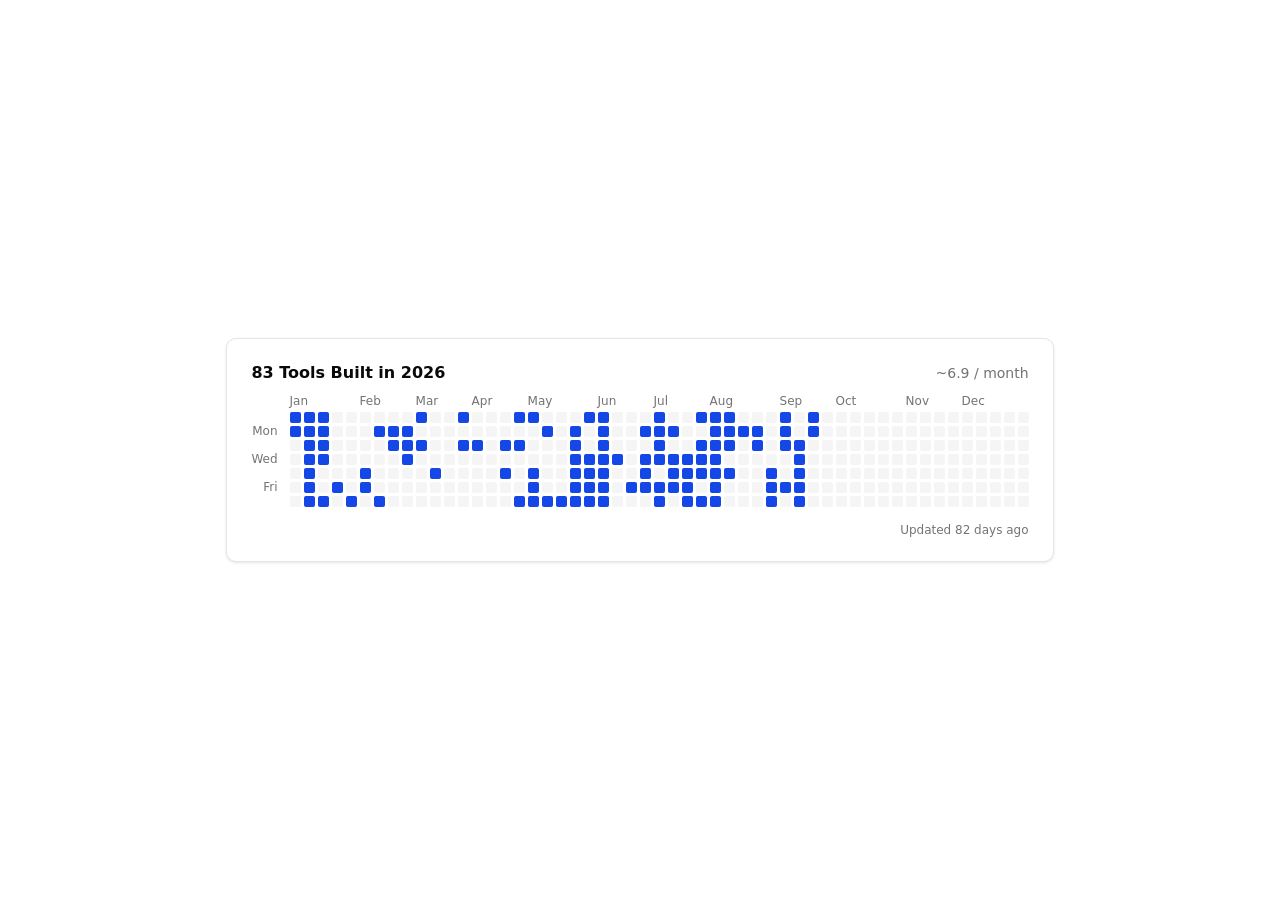
==== index.html @ bcaeda61 "Initial commit" ====
<!DOCTYPE html>
<html lang="en">
<head>
    <meta charset="UTF-8">
    <meta name="viewport" content="width=device-width, initial-scale=1.0">
    <title>Workspace Activity Heatmap</title>
    <link rel="stylesheet" href="styles.css">
</head>
<body>
    <div class="app-container">

        <div class="heatmap-container heatmap-hidden" id="heatmap-wrapper">
            <div class="heatmap-header">
            <h2 id="contribution-count">0 tools created in the last year</h2>
            <div id="production-rate" class="production-rate">Production rate: 0 tools/month</div>
        </div>
        
        <div class="heatmap-body">
            <div class="weekdays">
                <div class="weekday-label weekday-hidden">Sun</div>
                <div class="weekday-label">Mon</div>
                <div class="weekday-label weekday-hidden">Tue</div>
                <div class="weekday-label">Wed</div>
                <div class="weekday-label weekday-hidden">Thu</div>
                <div class="weekday-label">Fri</div>
                <div class="weekday-label weekday-hidden">Sat</div>
            </div>
            
            <div class="grid-scroll">
                <div class="months" id="months-container">
                    <!-- Months dynamically added -->
                </div>
                <div class="grid" id="heatmap-grid">
                    <!-- Days dynamically added -->
                </div>
            </div>
        </div>

        <div class="heatmap-footer">
            <div id="last-updated" class="last-updated">Updated: just now</div>
            <div class="legend-container">
                <span>Less</span>
                <div class="legend-scale">
                    <div class="legend-box level-0"></div>
                    <div class="legend-box level-1"></div>
                    <div class="legend-box level-2"></div>
                    <div class="legend-box level-3"></div>
                    <div class="legend-box level-4"></div>
                </div>
                <span>More</span>
            </div>
        </div>
    </div>
    </div>

    <!-- Tooltip -->
    <div id="tooltip" class="tooltip hidden"></div>

    <!-- Data and Script -->
    <script src="activity-data.js"></script>
    <script src="script.js"></script>
</body>
</html>
---- styles.css ----
:root {
  /* Colors */
  --background: oklch(1 0 0);
  --foreground: oklch(0.145 0 0);
  --card: oklch(1 0 0);
  --card-foreground: oklch(0.145 0 0);
  --popover: oklch(1 0 0);
  --popover-foreground: oklch(0.145 0 0);
  --primary: oklch(0.488 0.243 264.376);
  --primary-foreground: oklch(0.97 0.014 254.604);
  --secondary: oklch(0.967 0.001 286.375);
  --secondary-foreground: oklch(0.21 0.006 285.885);
  --muted: oklch(0.97 0 0);
  --muted-foreground: oklch(0.556 0 0);
  --accent: oklch(0.97 0 0);
  --accent-foreground: oklch(0.205 0 0);
  --border: oklch(0.922 0 0);
  --input: oklch(0.922 0 0);
  --ring: oklch(0.708 0 0);
  --radius: 0.625rem;

  /* Typography */
  --text-xs: 0.75rem;     /* 12px */
  --text-sm: 0.875rem;    /* 14px */
  --text-base: 1rem;      /* 16px */
  --text-lg: 1.125rem;    /* 18px */
  --text-xl: 1.25rem;     /* 20px */
  --font-regular: 400;
  --font-medium: 500;
  --font-semibold: 600;

  /* Heatmap */
  --cell-size: 11px;
  --cell-gap: 3px;
  --level-0: var(--muted);
  --level-1: color-mix(in oklch, var(--primary) 25%, transparent);
  --level-2: color-mix(in oklch, var(--primary) 50%, transparent);
  --level-3: color-mix(in oklch, var(--primary) 75%, transparent);
  --level-4: var(--primary);
}

.dark {
  --background: oklch(0.145 0 0);
  --foreground: oklch(0.985 0 0);
  --card: oklch(0.205 0 0);
  --card-foreground: oklch(0.985 0 0);
  --popover: oklch(0.205 0 0);
  --popover-foreground: oklch(0.985 0 0);
  --primary: oklch(0.7 0.199 265.638);
  --primary-foreground: oklch(0.97 0.014 254.604);
  --secondary: oklch(0.274 0.006 286.033);
  --secondary-foreground: oklch(0.985 0 0);
  --muted: oklch(0.269 0 0);
  --muted-foreground: oklch(0.708 0 0);
  --accent: oklch(0.269 0 0);
  --accent-foreground: oklch(0.985 0 0);
  --border: oklch(1 0 0 / 10%);
  --input: oklch(1 0 0 / 15%);
  --ring: oklch(0.556 0 0);

  /* Heatmap Dark Mode Overrides */
  --level-0: var(--muted);
  --level-1: color-mix(in oklch, var(--primary) 25%, transparent);
  --level-2: color-mix(in oklch, var(--primary) 50%, transparent);
  --level-3: color-mix(in oklch, var(--primary) 75%, transparent);
  --level-4: var(--primary);
}

* {
    box-sizing: border-box;
    margin: 0;
    padding: 0;
}

body {
    background-color: var(--background);
    color: var(--foreground);
    font-family: "Inter", "Roboto", system-ui, sans-serif;
    display: flex;
    flex-direction: column;
    justify-content: center; /* Centers vertically */
    padding: 24px;
    min-height: 100vh;
}

.app-container {
    display: flex;
    flex-direction: column;
    gap: 16px;
    max-width: 100%;
    margin: 0 auto;
    width: fit-content;
}

.controls {
    display: flex;
    justify-content: flex-end;
    gap: 12px;
}

/* Button variant="outline" styling as per design system */
.toggle-button {
    background-color: var(--background);
    color: var(--foreground);
    border: 1px solid var(--border);
    padding: 0.5rem 1rem;
    font-size: var(--text-sm);
    font-weight: var(--font-medium);
    border-radius: var(--radius);
    cursor: pointer;
    transition: 0.2s;
    outline: none;
}

.toggle-button:hover {
    background-color: var(--accent);
    color: var(--accent-foreground);
}

.toggle-button:focus-visible {
    border-color: var(--ring);
    box-shadow: 0 0 0 3px color-mix(in srgb, var(--ring) 50%, transparent);
}

/* Icon Button Styling for Theme Toggle */
.icon-button {
    display: inline-flex;
    align-items: center;
    justify-content: center;
    border-radius: var(--radius);
    height: 2.5rem;
    width: 2.5rem;
    background-color: transparent;
    color: var(--foreground);
    border: 1px solid var(--input);
    cursor: pointer;
    transition: 0.2s;
    outline: none;
    flex-shrink: 0;
}
.icon-button:hover {
    background-color: var(--accent);
    color: var(--accent-foreground);
}
.icon-button:focus-visible {
    box-shadow: 0 0 0 2px var(--background), 0 0 0 4px var(--ring);
}
/* Sun/Moon Icon Swapping Logic */
body:not(.dark) .moon-icon {
    display: none;
}
body.dark .sun-icon {
    display: none;
}

/* Custom Select Component (Shadcn Style) */
.custom-select {
    position: relative;
    width: 200px;
}
.custom-select-trigger {
    display: flex;
    height: 2.5rem;
    width: 100%;
    align-items: center;
    justify-content: space-between;
    border-radius: var(--radius);
    border: 1px solid var(--input);
    background-color: var(--background);
    padding: 0.5rem 0.75rem;
    font-size: var(--text-sm);
    color: var(--foreground);
    cursor: pointer;
    outline: none;
}
.custom-select-trigger:focus-visible {
    box-shadow: 0 0 0 2px var(--background), 0 0 0 4px var(--ring);
}
.custom-select-icon {
    width: 1rem;
    height: 1rem;
    opacity: 0.5;
}
.custom-select-content {
    position: absolute;
    top: calc(100% + 4px);
    left: 0;
    width: 100%;
    z-index: 50;
    border-radius: var(--radius);
    border: 1px solid var(--border);
    background-color: var(--popover);
    color: var(--popover-foreground);
    box-shadow: 0 4px 6px -1px rgba(0, 0, 0, 0.1);
    padding: 0.25rem;
}
.custom-select-item {
    position: relative;
    display: flex;
    width: 100%;
    cursor: default;
    user-select: none;
    align-items: center;
    border-radius: calc(var(--radius) - 2px);
    /* padding: top right bottom left -> Extra padding on the right for the checkmark */
    padding: 0.375rem 2rem 0.375rem 0.5rem;
    font-size: var(--text-sm);
    outline: none;
}
.custom-select-item:hover {
    background-color: var(--accent);
    color: var(--accent-foreground);
}
.custom-select-check {
    position: absolute;
    right: 0.5rem;
    width: 1rem;
    height: 1rem;
    display: none; /* hidden by default */
}
.custom-select-item.active .custom-select-check {
    display: block; /* show checkmark if active */
}

.heatmap-container {
    background-color: var(--card);
    color: var(--card-foreground);
    border: 1px solid var(--border);
    border-radius: var(--radius);
    padding: 24px;
    box-shadow: 0 1px 3px rgba(0,0,0,0.1);
    max-width: 100%;
    overflow-x: auto;
}

.heatmap-header {
    display: flex;
    justify-content: space-between;
    align-items: center;
    margin-bottom: 12px;
}

#contribution-count {
    font-size: var(--text-base);
    font-weight: var(--font-semibold);
}

.production-rate {
    font-size: var(--text-sm);
    color: var(--muted-foreground);
}

.heatmap-body {
    display: flex;
    gap: 8px;
    position: relative;
}

.weekdays {
    display: grid;
    grid-template-rows: repeat(7, var(--cell-size));
    gap: var(--cell-gap);
    margin-top: 18px; /* Offset for month labels */
    font-size: var(--text-xs);
    color: var(--muted-foreground);
    text-align: right;
    padding-right: 4px;
}

.weekday-label {
    line-height: var(--cell-size);
}

.weekday-hidden {
    visibility: hidden;
}

.grid-scroll {
    display: flex;
    flex-direction: column;
}

.months {
    display: flex;
    font-size: var(--text-xs);
    color: var(--muted-foreground);
    margin-bottom: 4px;
    position: relative;
    height: 14px;
}

.month-label {
    position: absolute;
}

.grid {
    display: grid;
    grid-auto-flow: column;
    grid-template-rows: repeat(7, var(--cell-size));
    grid-auto-columns: var(--cell-size);
    gap: var(--cell-gap);
}

.cell {
    width: var(--cell-size);
    height: var(--cell-size);
    border-radius: 2px;
}

.level-0 { 
    background-color: var(--level-0);
}
.level-1 { background-color: var(--level-1); }
.level-2 { background-color: var(--level-2); }
.level-3 { background-color: var(--level-3); }
.level-4 { background-color: var(--level-4); }

.heatmap-footer {
    display: flex;
    justify-content: space-between;
    align-items: center;
    margin-top: 16px;
    font-size: var(--text-xs);
    color: var(--muted-foreground);
}

.legend-container {
    display: flex;
    align-items: center;
    gap: 6px;
    transition: opacity 0.2s;
}

.legend-scale {
    display: flex;
    gap: 3px;
}

.legend-box {
    width: var(--cell-size);
    height: var(--cell-size);
    border-radius: 2px;
}

/* Tooltip styled as Popover/Tooltip from design system */
.tooltip {
    position: absolute;
    background-color: var(--foreground);
    color: var(--background);
    border: none;
    padding: 0.5rem 0.75rem;
    border-radius: var(--radius);
    font-size: var(--text-xs);
    pointer-events: none;
    z-index: 100;
    white-space: pre-wrap;
    text-align: center;
    transform: translate(-50%, -100%);
    margin-top: -8px;
    box-shadow: 0 4px 12px rgba(0,0,0,0.1);
}

/* The Triangle Arrow Hack */
.tooltip::after {
    content: "";
    position: absolute;
    top: 100%; /* Position right at the bottom edge */
    left: 50%; /* Center horizontally */
    /* Radix SVG arrow is exactly 10px wide and 5px tall. 
       A 7x7 square rotated 45deg creates exactly a 10px base and 5px height! */
    width: 7px;
    height: 7px;
    background-color: var(--foreground);
    /* Center it perfectly on the bottom edge, then rotate 45deg to make a diamond */
    transform: translate(-50%, -50%) rotate(45deg);
    /* Only round the bottom-right corner (which becomes the downward tip after rotation) */
    /* This keeps the attaching sides perfectly sharp so they merge seamlessly! */
    border-radius: 0 0 2px 0;
    /* Push it behind the tooltip background so it doesn't overlap text */
    z-index: -1;
}

.hidden {
    display: none;
}

/* Unified Heatmap Mode (Toggle State) */
.heatmap-hidden .cell:not(.level-0) {
    background-color: var(--level-4) !important;
}

.heatmap-hidden .legend-container {
    display: none;
}

.heatmap-hidden .last-updated {
    margin-left: auto;
}

/* Responsiveness for Tablet and Mobile */
@media (max-width: 768px) {
    body {
        padding: 12px;
    }
    .app-container {
        padding: 0;
        width: 100%;
    }
    .controls {
        flex-wrap: wrap;
        justify-content: flex-start;
    }
    .custom-select {
        width: 100%;
        margin-right: 0 !important;
        margin-bottom: 8px;
    }
    .heatmap-container {
        padding: 16px;
    }
    .heatmap-header {
        flex-direction: column;
        align-items: flex-start;
        gap: 4px;
    }
    .heatmap-footer {
        flex-direction: column-reverse;
        align-items: flex-start;
        gap: 12px;
    }
    .heatmap-hidden .last-updated {
        margin-left: 0;
    }
    .heatmap-body {
        padding-bottom: 12px;
    }
    /* Smooth momentum scrolling for iOS/Touch devices */
    .heatmap-container {
        -webkit-overflow-scrolling: touch;
    }
}
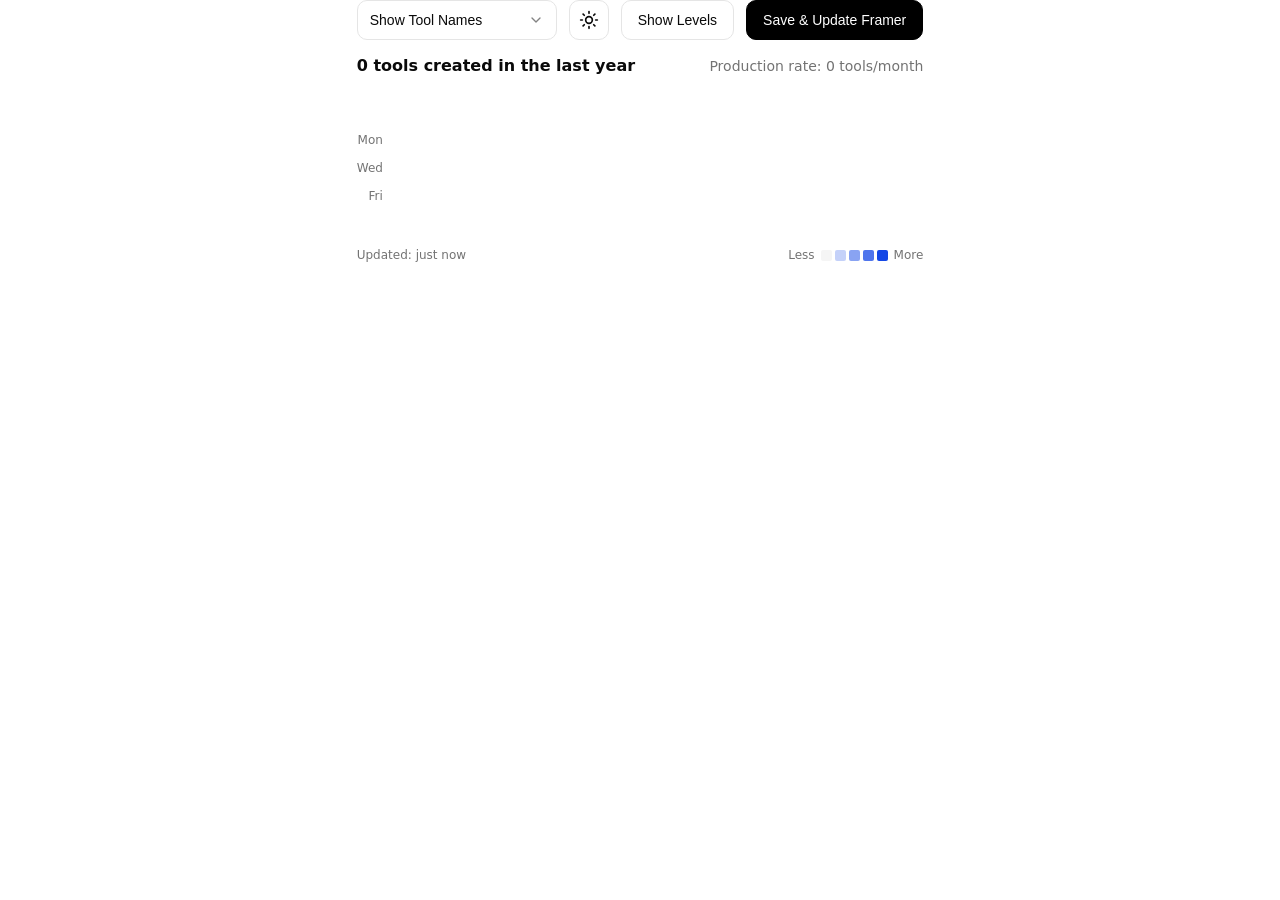
==== commit 33535c66: "Integrated settings UI directly into the heatmap with a local server backend" ====
--- a/index.html
+++ b/index.html
@@ -8,8 +8,35 @@
 </head>
 <body>
     <div class="app-container">
-
-        <div class="heatmap-container heatmap-hidden" id="heatmap-wrapper">
+        <div class="controls" id="ui-controls">
+            <div class="custom-select" id="tooltip-format-select">
+                <button class="custom-select-trigger" aria-expanded="false">
+                    <span class="custom-select-value">Show Tool Names</span>
+                    <svg xmlns="http://www.w3.org/2000/svg" width="24" height="24" viewBox="0 0 24 24" fill="none" stroke="currentColor" stroke-width="2" stroke-linecap="round" stroke-linejoin="round" class="custom-select-icon"><polyline points="6 9 12 15 18 9"></polyline></svg>
+                </button>
+                <div class="custom-select-content hidden">
+                    <div class="custom-select-item" data-value="detailed">
+                        <svg class="custom-select-check" xmlns="http://www.w3.org/2000/svg" width="24" height="24" viewBox="0 0 24 24" fill="none" stroke="currentColor" stroke-width="2" stroke-linecap="round" stroke-linejoin="round"><polyline points="20 6 9 17 4 12"></polyline></svg>
+                        <span class="custom-select-item-text">Show File Count</span>
+                    </div>
+                    <div class="custom-select-item active" data-value="tools">
+                        <svg class="custom-select-check" xmlns="http://www.w3.org/2000/svg" width="24" height="24" viewBox="0 0 24 24" fill="none" stroke="currentColor" stroke-width="2" stroke-linecap="round" stroke-linejoin="round"><polyline points="20 6 9 17 4 12"></polyline></svg>
+                        <span class="custom-select-item-text">Show Tool Names</span>
+                    </div>
+                    <div class="custom-select-item" data-value="simple">
+                        <svg class="custom-select-check" xmlns="http://www.w3.org/2000/svg" width="24" height="24" viewBox="0 0 24 24" fill="none" stroke="currentColor" stroke-width="2" stroke-linecap="round" stroke-linejoin="round"><polyline points="20 6 9 17 4 12"></polyline></svg>
+                        <span class="custom-select-item-text">Show Active Status</span>
+                    </div>
+                </div>
+            </div>
+            <button id="toggle-theme" class="icon-button" aria-label="Toggle theme">
+                <svg class="sun-icon" xmlns="http://www.w3.org/2000/svg" width="20" height="20" viewBox="0 0 24 24" fill="none" stroke="currentColor" stroke-width="2" stroke-linecap="round" stroke-linejoin="round"><circle cx="12" cy="12" r="4"/><path d="M12 2v2"/><path d="M12 20v2"/><path d="m4.93 4.93 1.41 1.41"/><path d="m17.66 17.66 1.41 1.41"/><path d="M2 12h2"/><path d="M20 12h2"/><path d="m6.34 17.66-1.41 1.41"/><path d="m19.07 4.93-1.41 1.41"/></svg>
+                <svg class="moon-icon" xmlns="http://www.w3.org/2000/svg" width="20" height="20" viewBox="0 0 24 24" fill="none" stroke="currentColor" stroke-width="2" stroke-linecap="round" stroke-linejoin="round"><path d="M12 3a6 6 0 0 0 9 9 9 9 0 1 1-9-9Z"/></svg>
+            </button>
+            <button id="toggle-heatmap" class="toggle-button">Show Levels</button>
+            <button id="save-framer-btn" class="toggle-button" style="background-color: black; color: white; border-color: black; margin-left: auto;">Save & Update Framer</button>
+        </div>
+        <div id="save-status" style="display: none; color: #059669; font-size: 14px; text-align: right; margin-top: -8px;"></div>
             <div class="heatmap-header">
             <h2 id="contribution-count">0 tools created in the last year</h2>
             <div id="production-rate" class="production-rate">Production rate: 0 tools/month</div>
--- a/styles.css
+++ b/styles.css
@@ -73,23 +73,29 @@
 }
 
 body {
-    background-color: var(--background);
+    background-color: transparent; /* Let Framer's background show through */
     color: var(--foreground);
     font-family: "Inter", "Roboto", system-ui, sans-serif;
-    display: flex;
-    flex-direction: column;
-    justify-content: center; /* Centers vertically */
-    padding: 24px;
-    min-height: 100vh;
+    padding: 0;
+    margin: 0;
+    overflow: hidden; /* Hide nasty iframe vertical scrollbars */
 }
 
 .app-container {
     display: flex;
     flex-direction: column;
     gap: 16px;
-    max-width: 100%;
-    margin: 0 auto;
-    width: fit-content;
+    max-width: fit-content;
+    margin: 0 auto; /* Center horizontally in the iframe */
+}
+
+/* Hide the ugly default scrollbar on the heatmap container but keep it scrollable */
+.heatmap-container::-webkit-scrollbar {
+    display: none;
+}
+.heatmap-container {
+    -ms-overflow-style: none;  /* IE and Edge */
+    scrollbar-width: none;  /* Firefox */
 }
 
 .controls {
@@ -399,12 +405,9 @@
 
 /* Responsiveness for Tablet and Mobile */
 @media (max-width: 768px) {
-    body {
-        padding: 12px;
-    }
     .app-container {
-        padding: 0;
         width: 100%;
+        max-width: 100%;
     }
     .controls {
         flex-wrap: wrap;
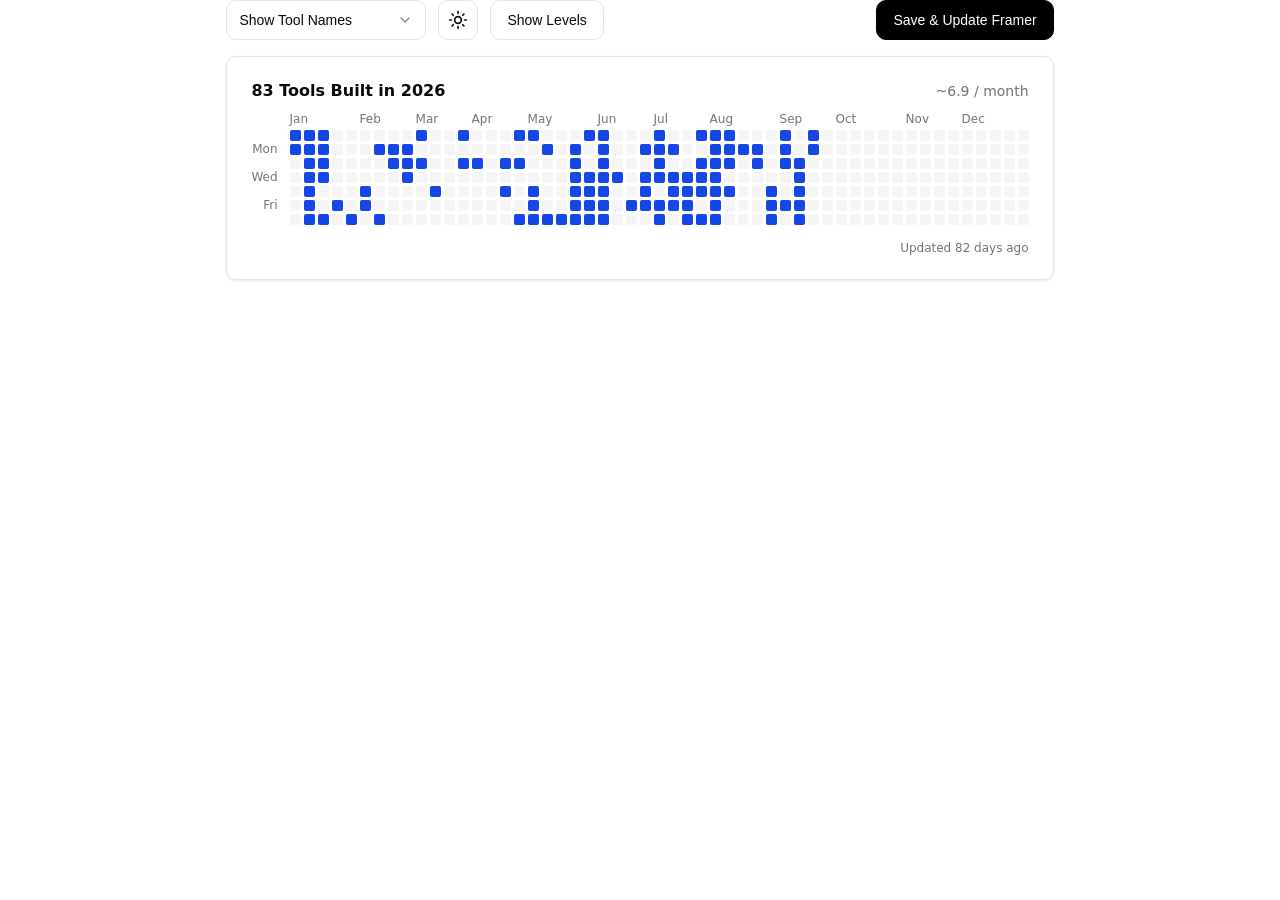
==== commit 53dfe2ff: "Auto-update heatmap data from local scanner" ====
--- a/index.html
+++ b/index.html
@@ -37,6 +37,8 @@
             <button id="save-framer-btn" class="toggle-button" style="background-color: black; color: white; border-color: black; margin-left: auto;">Save & Update Framer</button>
         </div>
         <div id="save-status" style="display: none; color: #059669; font-size: 14px; text-align: right; margin-top: -8px;"></div>
+        
+        <div class="heatmap-container heatmap-hidden" id="heatmap-wrapper">
             <div class="heatmap-header">
             <h2 id="contribution-count">0 tools created in the last year</h2>
             <div id="production-rate" class="production-rate">Production rate: 0 tools/month</div>
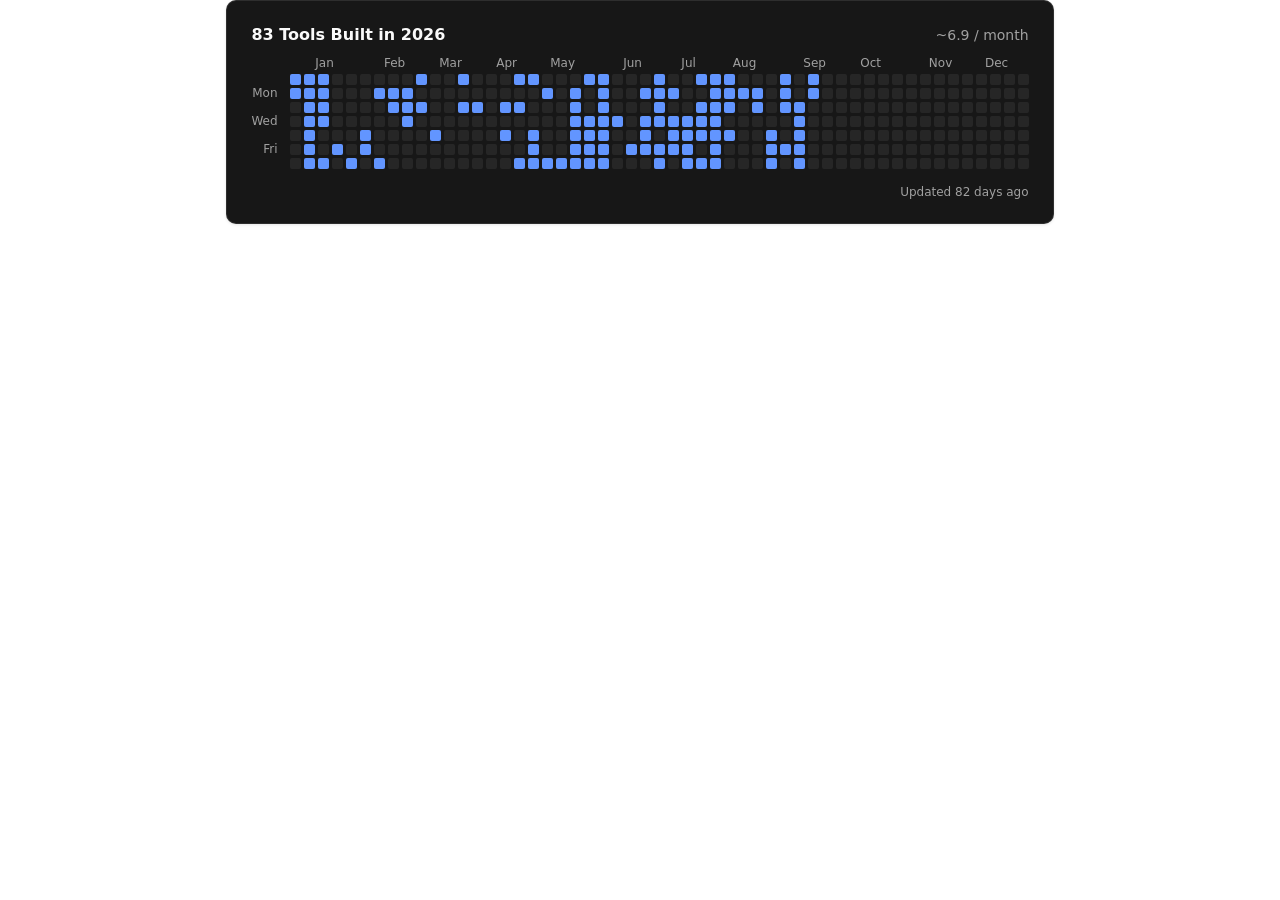
==== commit 8923e610: "Auto-update heatmap data from local scanner" ====
--- a/index.html
+++ b/index.html
@@ -4,7 +4,7 @@
     <meta charset="UTF-8">
     <meta name="viewport" content="width=device-width, initial-scale=1.0">
     <title>Workspace Activity Heatmap</title>
-    <link rel="stylesheet" href="styles.css">
+    <link rel="stylesheet" href="styles.css?v=2">
 </head>
 <body>
     <div class="app-container">
@@ -86,7 +86,7 @@
     <div id="tooltip" class="tooltip hidden"></div>
 
     <!-- Data and Script -->
-    <script src="activity-data.js"></script>
-    <script src="script.js"></script>
+    <script src="activity-data.js?v=2"></script>
+    <script src="script.js?v=2"></script>
 </body>
 </html>
--- a/styles.css
+++ b/styles.css
@@ -85,8 +85,9 @@
     display: flex;
     flex-direction: column;
     gap: 16px;
-    max-width: fit-content;
-    margin: 0 auto; /* Center horizontally in the iframe */
+    width: 100%;
+    max-width: 100%;
+    margin: 0 auto;
 }
 
 /* Hide the ugly default scrollbar on the heatmap container but keep it scrollable */
@@ -96,6 +97,18 @@
 .heatmap-container {
     -ms-overflow-style: none;  /* IE and Edge */
     scrollbar-width: none;  /* Firefox */
+    max-width: 100%;
+    margin: 0 auto;
+}
+
+/* Local Development Mode (Applied via JS when viewed locally) */
+body.local-mode {
+    display: flex;
+    flex-direction: column;
+    justify-content: center;
+    padding: 24px;
+    min-height: 100vh;
+    background-color: var(--background);
 }
 
 .controls {
